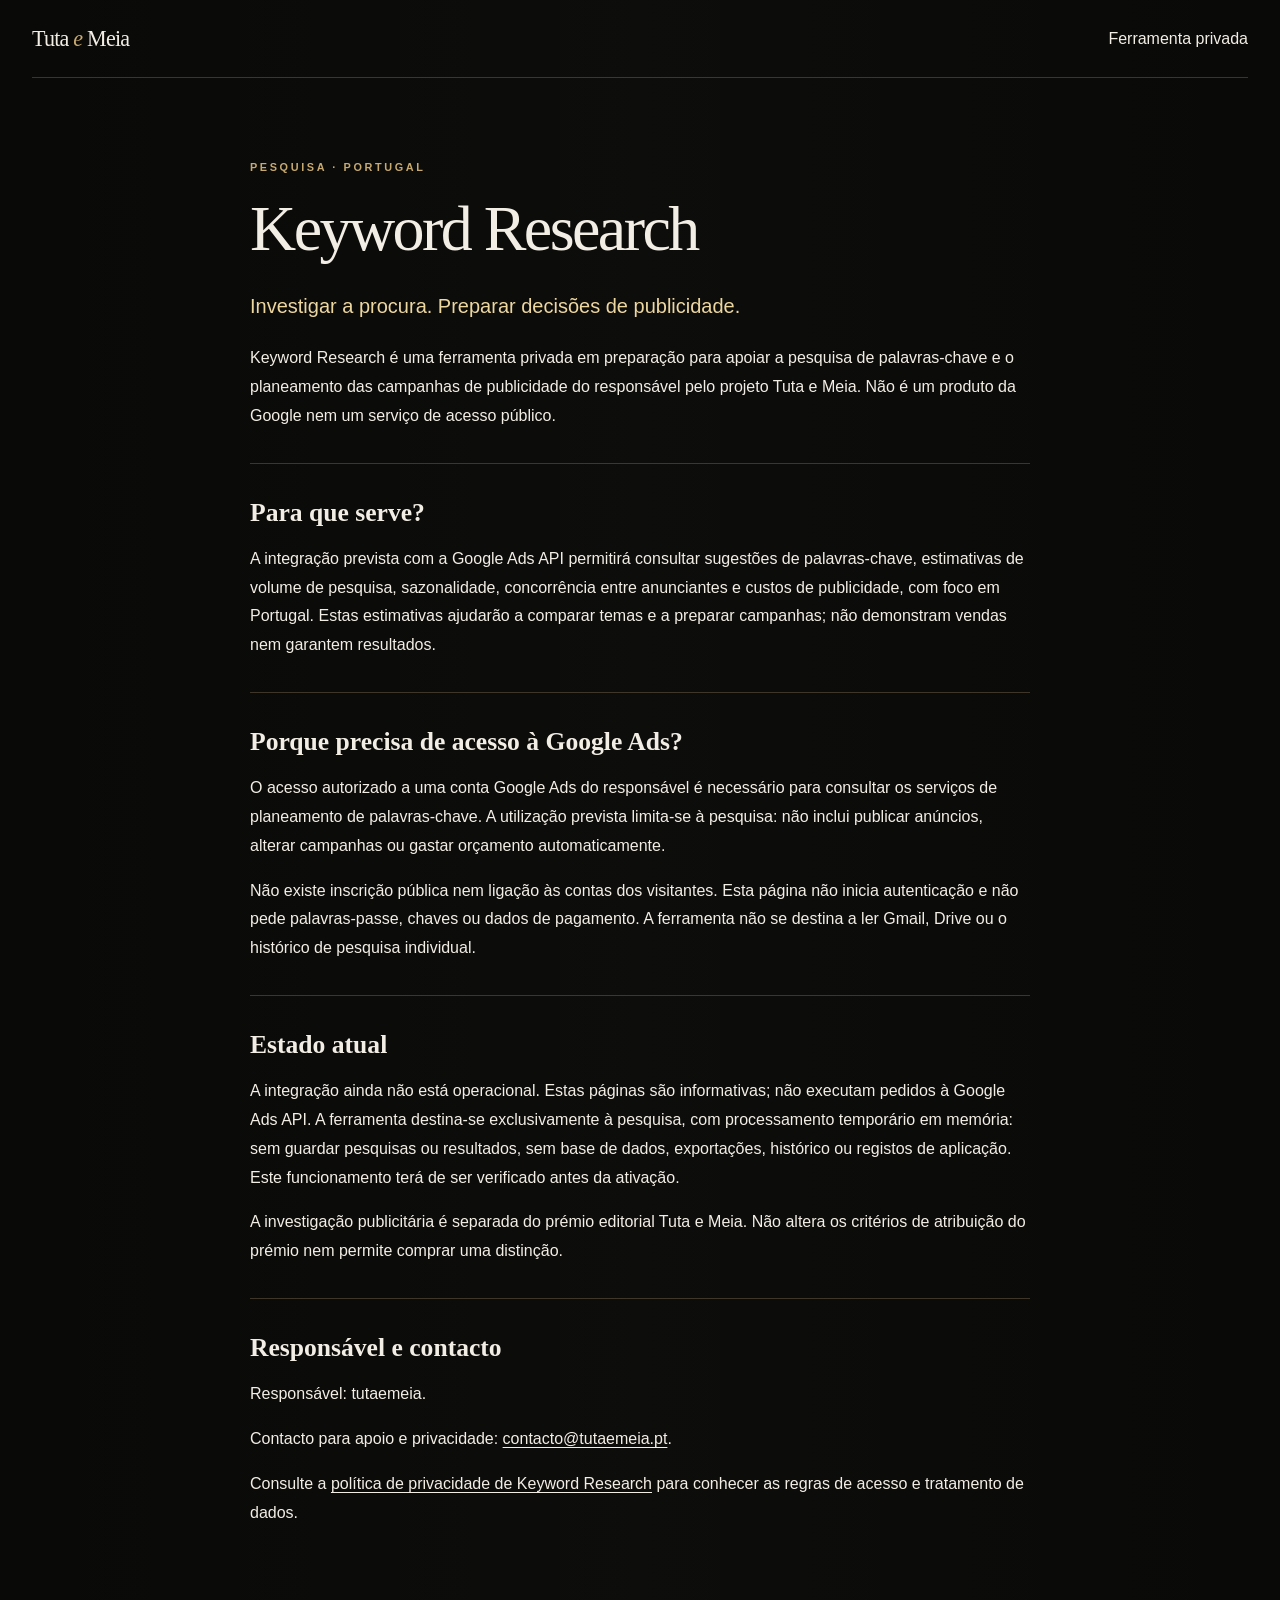
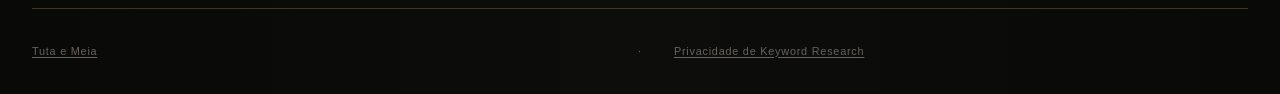
==== keyword-research/index.html @ 73d661b5 "Publish Keyword Research information and privacy pages" ====
<!doctype html>
<html lang="pt-PT">
<head>
  <meta charset="utf-8">
  <meta name="viewport" content="width=device-width, initial-scale=1">
  <title>Keyword Research — Tuta e Meia</title>
  <meta name="description" content="Ferramenta privada de pesquisa de palavras-chave e planeamento de publicidade do projeto Tuta e Meia.">
  <meta name="robots" content="noindex, follow">
  <link rel="canonical" href="https://tutaemeia.pt/keyword-research/">
  <link rel="icon" href="/favicon.svg" type="image/svg+xml">
  <link rel="stylesheet" href="/styles.css">
  <link rel="stylesheet" href="/keyword-research/research.css">
</head>
<body class="research-page">
  <a class="skip-link" href="#content">Saltar para o conteúdo</a>
  <header class="site-header">
    <a class="brand" href="/" aria-label="Tuta e Meia — início"><span class="wordmark">Tuta <i>e</i> Meia</span></a>
    <span>Ferramenta privada</span>
  </header>
  <main id="content">
    <p class="eyebrow">Pesquisa · Portugal</p>
    <h1>Keyword Research</h1>
    <p class="lead">Investigar a procura. Preparar decisões de publicidade.</p>
    <p>Keyword Research é uma ferramenta privada em preparação para apoiar a pesquisa de palavras-chave e o planeamento das campanhas de publicidade do responsável pelo projeto Tuta e Meia. Não é um produto da Google nem um serviço de acesso público.</p>
    <section aria-labelledby="purpose">
      <h2 id="purpose">Para que serve?</h2>
      <p>A integração prevista com a Google Ads API permitirá consultar sugestões de palavras-chave, estimativas de volume de pesquisa, sazonalidade, concorrência entre anunciantes e custos de publicidade, com foco em Portugal. Estas estimativas ajudarão a comparar temas e a preparar campanhas; não demonstram vendas nem garantem resultados.</p>
    </section>
    <section aria-labelledby="access">
      <h2 id="access">Porque precisa de acesso à Google Ads?</h2>
      <p>O acesso autorizado a uma conta Google Ads do responsável é necessário para consultar os serviços de planeamento de palavras-chave. A utilização prevista limita-se à pesquisa: não inclui publicar anúncios, alterar campanhas ou gastar orçamento automaticamente.</p>
      <p>Não existe inscrição pública nem ligação às contas dos visitantes. Esta página não inicia autenticação e não pede palavras-passe, chaves ou dados de pagamento. A ferramenta não se destina a ler Gmail, Drive ou o histórico de pesquisa individual.</p>
    </section>
    <section aria-labelledby="status">
      <h2 id="status">Estado atual</h2>
      <p>A integração ainda não está operacional. Estas páginas são informativas; não executam pedidos à Google Ads API. A ferramenta destina-se exclusivamente à pesquisa, com processamento temporário em memória: sem guardar pesquisas ou resultados, sem base de dados, exportações, histórico ou registos de aplicação. Este funcionamento terá de ser verificado antes da ativação.</p>
      <p>A investigação publicitária é separada do prémio editorial Tuta e Meia. Não altera os critérios de atribuição do prémio nem permite comprar uma distinção.</p>
    </section>
    <section aria-labelledby="contact">
      <h2 id="contact">Responsável e contacto</h2>
      <p>Responsável: tutaemeia.</p>
      <p>Contacto para apoio e privacidade: <a href="mailto:contacto@tutaemeia.pt">contacto@tutaemeia.pt</a>.</p>
      <p>Consulte a <a href="/keyword-research/privacidade/">política de privacidade de Keyword Research</a> para conhecer as regras de acesso e tratamento de dados.</p>
    </section>
  </main>
  <footer><a href="/">Tuta e Meia</a> · <a href="/keyword-research/privacidade/">Privacidade de Keyword Research</a></footer>
</body>
</html>
---- styles.css ----
:root {
  color-scheme: dark;
  --ink: #f3eee5;
  --muted: #9e988d;
  --dim: #68635b;
  --void: #090908;
  --panel: #0f100e;
  --gold: #c8aa70;
  --gold-light: #eed79f;
  --line: rgb(220 194 139 / 24%);
  --serif: "Iowan Old Style", Baskerville, "Times New Roman", serif;
  --sans: "Helvetica Neue", Helvetica, Arial, sans-serif;
}

* {
  box-sizing: border-box;
}

html {
  min-height: 100%;
  background: var(--void);
  scroll-behavior: smooth;
}

body {
  min-height: 100vh;
  margin: 0;
  overflow-x: hidden;
  color: var(--ink);
  background:
    linear-gradient(90deg, transparent, rgb(255 255 255 / 1.5%) 50%, transparent),
    var(--void);
  font-family: var(--sans);
  -webkit-font-smoothing: antialiased;
}

body::before {
  position: fixed;
  z-index: -2;
  inset: 0;
  background:
    radial-gradient(circle at 50% -10%, rgb(202 170 106 / 13%), transparent 34rem),
    radial-gradient(circle at 8% 48%, rgb(22 57 46 / 20%), transparent 30rem),
    radial-gradient(circle at 94% 76%, rgb(83 54 35 / 13%), transparent 28rem);
  content: "";
  pointer-events: none;
}

.ambient {
  position: fixed;
  z-index: -1;
  inset: 0;
  opacity: 0.28;
  background-image:
    repeating-linear-gradient(0deg, transparent 0 3px, rgb(255 255 255 / 1.8%) 4px),
    linear-gradient(115deg, transparent 0 48%, rgb(255 255 255 / 1.5%) 50%, transparent 52%);
  mask-image: linear-gradient(to bottom, black, transparent 85%);
  pointer-events: none;
}

a {
  color: inherit;
}

.site-header,
main,
footer {
  width: min(100% - 4rem, 1280px);
  margin-inline: auto;
}

.site-header {
  display: flex;
  align-items: center;
  justify-content: space-between;
  padding: 1.6rem 0;
  border-bottom: 1px solid var(--line);
}

.brand {
  display: inline-flex;
  align-items: center;
  gap: 0.9rem;
  text-decoration: none;
}

.brand-mark {
  display: grid;
  width: 2.25rem;
  aspect-ratio: 1;
  place-items: center;
  transform: rotate(45deg);
  border: 1px solid var(--gold);
  color: var(--gold-light);
  font-family: var(--serif);
  font-size: 0.72rem;
  letter-spacing: -0.08em;
  text-indent: -0.05em;
}

.brand-mark > span {
  display: block;
  transform: rotate(-45deg);
}

.wordmark,
.footer-brand {
  font-family: var(--serif);
  font-size: 1.38rem;
  letter-spacing: -0.035em;
}

.wordmark i,
.footer-brand i {
  color: var(--gold);
  font-weight: 400;
}

.site-header p {
  margin: 0;
  color: var(--muted);
  font-size: 0.66rem;
  letter-spacing: 0.19em;
  text-transform: uppercase;
}

.hero {
  display: grid;
  grid-template-columns: minmax(0, 1fr) auto;
  gap: 4rem;
  align-items: end;
  min-height: min(48rem, 84vh);
  padding: clamp(6rem, 13vw, 11rem) 0 clamp(5rem, 10vw, 8rem);
}

.eyebrow {
  margin: 0 0 2rem;
  color: var(--gold);
  font-size: 0.68rem;
  font-weight: 600;
  letter-spacing: 0.24em;
  text-transform: uppercase;
}

h1,
.award-copy h2,
.section-heading h2,
.closing p {
  font-family: var(--serif);
  font-weight: 400;
}

h1 {
  max-width: 13ch;
  margin: 0;
  font-size: clamp(3.7rem, 8.2vw, 7.4rem);
  letter-spacing: -0.06em;
  line-height: 0.91;
}

h1 em {
  color: var(--gold-light);
  font-weight: 400;
}

.intro {
  max-width: 48rem;
  margin: 2.6rem 0 0;
  color: var(--muted);
  font-family: var(--serif);
  font-size: clamp(1.08rem, 1.7vw, 1.35rem);
  line-height: 1.65;
}

.creed {
  margin: 0 0 0.45rem;
  color: var(--dim);
  font-family: var(--serif);
  font-size: 1rem;
  letter-spacing: 0.02em;
  line-height: 1.8;
  text-align: right;
}

.creed em {
  color: var(--gold-light);
}

.award {
  position: relative;
  padding: clamp(1.25rem, 3vw, 2.25rem);
  overflow: hidden;
  border: 1px solid var(--line);
  background:
    linear-gradient(135deg, rgb(255 255 255 / 4%), transparent 24%),
    linear-gradient(315deg, rgb(200 170 112 / 4%), transparent 32%),
    var(--panel);
  box-shadow:
    0 3rem 8rem rgb(0 0 0 / 48%),
    inset 0 0 0 1px rgb(255 255 255 / 2%);
}

.award::before {
  position: absolute;
  inset: 0.7rem;
  border: 1px solid rgb(220 194 139 / 10%);
  content: "";
  pointer-events: none;
}

.award::after {
  position: absolute;
  top: -40%;
  left: -80%;
  width: 35%;
  height: 180%;
  transform: rotate(18deg);
  background: linear-gradient(90deg, transparent, rgb(255 240 199 / 5%), transparent);
  content: "";
  pointer-events: none;
  animation: glint 12s ease-in-out infinite 2s;
}

@keyframes glint {
  0%, 72% { left: -80%; }
  88%, 100% { left: 140%; }
}

.award-meta,
.award-foot {
  position: relative;
  z-index: 2;
  display: flex;
  justify-content: space-between;
  color: var(--muted);
  font-size: 0.62rem;
  font-weight: 600;
  letter-spacing: 0.2em;
  text-transform: uppercase;
}

.award-meta {
  padding: 0.3rem 0 1.8rem;
  border-bottom: 1px solid var(--line);
}

.award-meta span:last-child {
  color: var(--gold-light);
}

.award-stage {
  position: relative;
  z-index: 1;
  display: grid;
  grid-template-columns: minmax(22rem, 0.92fr) minmax(22rem, 1.08fr);
  gap: clamp(3rem, 7vw, 7rem);
  align-items: center;
  min-height: 43rem;
  padding: clamp(4rem, 8vw, 7rem) clamp(1rem, 5vw, 5rem);
}

.award-stage::before {
  position: absolute;
  z-index: -1;
  top: 50%;
  left: 24%;
  width: min(44vw, 37rem);
  aspect-ratio: 1;
  transform: translate(-50%, -50%);
  border-radius: 50%;
  background: radial-gradient(circle, rgb(30 69 57 / 34%), rgb(10 14 12 / 5%) 50%, transparent 71%);
  filter: blur(2px);
  content: "";
}

.jewel {
  position: relative;
  display: grid;
  width: min(100%, 29rem);
  aspect-ratio: 1;
  place-items: center;
  justify-self: center;
  filter: drop-shadow(0 2.5rem 2.4rem rgb(0 0 0 / 58%));
}

.jewel::before,
.jewel::after {
  position: absolute;
  width: 0.25rem;
  aspect-ratio: 1;
  border-radius: 50%;
  background: #fff4d4;
  box-shadow: 0 0 0.8rem 0.28rem rgb(255 222 157 / 62%);
  content: "";
}

.jewel::before {
  top: 13%;
  right: 22%;
}

.jewel::after {
  right: 11%;
  bottom: 30%;
  width: 0.12rem;
  opacity: 0.65;
}

.jewel svg {
  width: 100%;
  height: 100%;
  overflow: visible;
}

.jewel .stone {
  fill: url(#stone);
}

.jewel .rim {
  fill: none;
  stroke: url(#gold);
  stroke-width: 1.25;
}

.jewel .facets {
  fill: none;
  stroke: rgb(230 210 166 / 27%);
  stroke-width: 0.75;
}

.jewel-centre {
  position: absolute;
  display: flex;
  flex-direction: column;
  align-items: center;
  justify-content: center;
  width: 44%;
  aspect-ratio: 1;
  border: 1px solid rgb(220 194 139 / 28%);
  border-radius: 50%;
  background: rgb(4 8 7 / 58%);
  box-shadow: inset 0 0 2rem rgb(200 170 112 / 4%);
  text-align: center;
}

.jewel-centre span,
.jewel-centre small {
  color: var(--gold);
  font-size: clamp(0.45rem, 1vw, 0.62rem);
  font-weight: 600;
  letter-spacing: 0.18em;
  text-transform: uppercase;
}

.jewel-centre strong {
  margin: 0.35rem 0;
  color: var(--ink);
  font-family: var(--serif);
  font-size: clamp(2.5rem, 7vw, 4.6rem);
  font-weight: 400;
  letter-spacing: -0.06em;
  line-height: 1;
}

.award-copy {
  max-width: 35rem;
}

.award-status {
  display: flex;
  gap: 0.65rem;
  align-items: center;
  margin: 0 0 2rem;
  color: var(--gold);
  font-size: 0.64rem;
  font-weight: 600;
  letter-spacing: 0.18em;
  text-transform: uppercase;
}

.award-status span {
  width: 0.38rem;
  aspect-ratio: 1;
  border-radius: 50%;
  background: var(--gold-light);
  box-shadow: 0 0 0.65rem rgb(238 215 159 / 55%);
}

.award-copy h2 {
  margin: 0;
  font-size: clamp(2.8rem, 5.5vw, 5.2rem);
  letter-spacing: -0.055em;
  line-height: 0.95;
}

.award-copy > p:last-child {
  max-width: 33rem;
  margin: 2.2rem 0 0;
  color: var(--muted);
  font-family: var(--serif);
  font-size: 1.06rem;
  line-height: 1.75;
}

.award-foot {
  gap: 1.5rem;
  padding: 1.8rem 0 0.3rem;
  border-top: 1px solid var(--line);
}

.principles {
  display: grid;
  grid-template-columns: minmax(18rem, 0.8fr) minmax(28rem, 1.2fr);
  gap: clamp(4rem, 10vw, 10rem);
  padding: clamp(8rem, 15vw, 14rem) 0;
}

.section-heading h2 {
  margin: 0;
  font-size: clamp(3rem, 5.8vw, 5.4rem);
  letter-spacing: -0.055em;
  line-height: 0.97;
}

.principle-list {
  border-top: 1px solid var(--line);
}

.principle-list article {
  display: grid;
  grid-template-columns: 3rem 1fr;
  gap: 1.5rem;
  padding: 2.15rem 0;
  border-bottom: 1px solid var(--line);
}

.principle-list article > span {
  padding-top: 0.35rem;
  color: var(--gold);
  font-size: 0.65rem;
  letter-spacing: 0.12em;
}

.principle-list h3 {
  margin: 0 0 0.65rem;
  font-family: var(--serif);
  font-size: 1.65rem;
  font-weight: 400;
}

.principle-list p {
  max-width: 34rem;
  margin: 0;
  color: var(--muted);
  font-family: var(--serif);
  font-size: 1rem;
  line-height: 1.65;
}

.closing {
  position: relative;
  padding: clamp(7rem, 14vw, 13rem) 2rem;
  border-top: 1px solid var(--line);
  text-align: center;
}

.closing::before {
  position: absolute;
  inset: 18% 15%;
  background: radial-gradient(circle, rgb(200 170 112 / 8%), transparent 66%);
  content: "";
  pointer-events: none;
}

.closing p {
  position: relative;
  margin: 0;
  font-size: clamp(2rem, 4.5vw, 4rem);
  letter-spacing: -0.04em;
  line-height: 1.25;
}

.closing p:nth-child(2) {
  color: var(--gold-light);
  font-style: italic;
}

.closing span {
  position: relative;
  display: block;
  margin-top: 3rem;
  color: var(--gold);
  font-size: 0.85rem;
}

footer {
  display: grid;
  grid-template-columns: 1fr auto 1fr;
  gap: 2rem;
  align-items: baseline;
  padding: 2.3rem 0 3rem;
  border-top: 1px solid var(--line);
  color: var(--dim);
  font-size: 0.68rem;
  letter-spacing: 0.07em;
}

footer p {
  margin: 0;
}

.footer-brand {
  color: var(--ink);
  text-decoration: none;
}

.history {
  text-align: right;
}

.history a,
.back-link {
  color: var(--muted);
  text-underline-offset: 0.28em;
}

.history a:hover,
.history a:focus-visible,
.back-link:hover,
.back-link:focus-visible {
  color: var(--gold-light);
}

.not-found .site-header {
  margin-bottom: 0;
}

.not-found main {
  display: grid;
  min-height: calc(100vh - 7rem);
  align-content: center;
  padding-block: 5rem;
}

.not-found h1 {
  max-width: 11ch;
}

.not-found .intro {
  margin-top: 2rem;
}

.back-link {
  display: inline-flex;
  gap: 2rem;
  width: fit-content;
  margin-top: 3rem;
  padding: 1rem 0;
  border-top: 1px solid var(--line);
  border-bottom: 1px solid var(--line);
  font-size: 0.7rem;
  font-weight: 600;
  letter-spacing: 0.16em;
  text-decoration: none;
  text-transform: uppercase;
}

@media (max-width: 850px) {
  .site-header,
  main,
  footer {
    width: min(100% - 2rem, 1280px);
  }

  .hero {
    grid-template-columns: 1fr;
    gap: 3rem;
    min-height: auto;
  }

  .creed {
    text-align: left;
  }

  .award-stage {
    grid-template-columns: 1fr;
    gap: 4rem;
    min-height: 0;
  }

  .award-stage::before {
    top: 28%;
    left: 50%;
    width: min(90vw, 34rem);
  }

  .jewel {
    width: min(78vw, 26rem);
  }

  .award-copy {
    max-width: 38rem;
  }

  .principles {
    grid-template-columns: 1fr;
  }

  footer {
    grid-template-columns: 1fr;
  }

  .history {
    text-align: left;
  }
}

@media (max-width: 540px) {
  .site-header p {
    display: none;
  }

  .hero {
    padding-top: 6rem;
  }

  h1 {
    font-size: clamp(3.2rem, 16vw, 4.8rem);
  }

  .award {
    padding: 1rem;
  }

  .award-meta {
    padding-inline: 0.3rem;
  }

  .award-stage {
    padding: 4rem 0.4rem;
  }

  .award-copy h2 {
    font-size: clamp(2.65rem, 13vw, 4rem);
  }

  .award-foot {
    flex-direction: column;
    padding-inline: 0.3rem;
  }

  .principles {
    gap: 4rem;
  }

  .closing {
    padding-inline: 0;
  }
}

@media (prefers-reduced-motion: reduce) {
  html {
    scroll-behavior: auto;
  }

  .award::after {
    animation: none;
  }
}
---- keyword-research/research.css ----
.research-page main { max-width: 780px; padding-block: 3rem 4rem; }
.research-page h1 { max-width: none; font-family: var(--serif); font-size: clamp(2.5rem, 8vw, 4rem); line-height: 1.1; letter-spacing: -.04em; margin: 0 0 1.5rem; }
.research-page h2 { font-family: var(--serif); font-size: 1.6rem; line-height: 1.3; margin: 0 0 1rem; }
.research-page main p, .research-page li { line-height: 1.8; overflow-wrap: anywhere; }
.research-page .lead { font-size: 1.25rem; color: var(--gold-light); }
.research-page section { border-top: 1px solid var(--line); margin-top: 2rem; padding-top: 2rem; }
.research-page .eyebrow { margin: 2rem 0 1rem; }
.research-page li + li { margin-top: .6rem; }
.research-page main a, .research-page footer a { text-decoration: underline; text-underline-offset: .2em; }
.research-page .draft-notice { border: 1px solid var(--gold); padding: 1rem; color: var(--gold-light); }
.research-page footer { padding-block: 2rem; line-height: 2; }
.research-page :focus-visible { outline: 2px solid var(--gold-light); outline-offset: 5px; }
.skip-link { position: absolute; top: -100px; left: 1rem; padding: 1rem; background: var(--void); z-index: 10; }
.skip-link:focus { top: 1rem; }
@media (max-width: 600px) {
  .research-page .site-header, .research-page main, .research-page footer { width: calc(100% - 2rem); }
  .research-page .site-header { flex-wrap: wrap; gap: 1rem; }
}
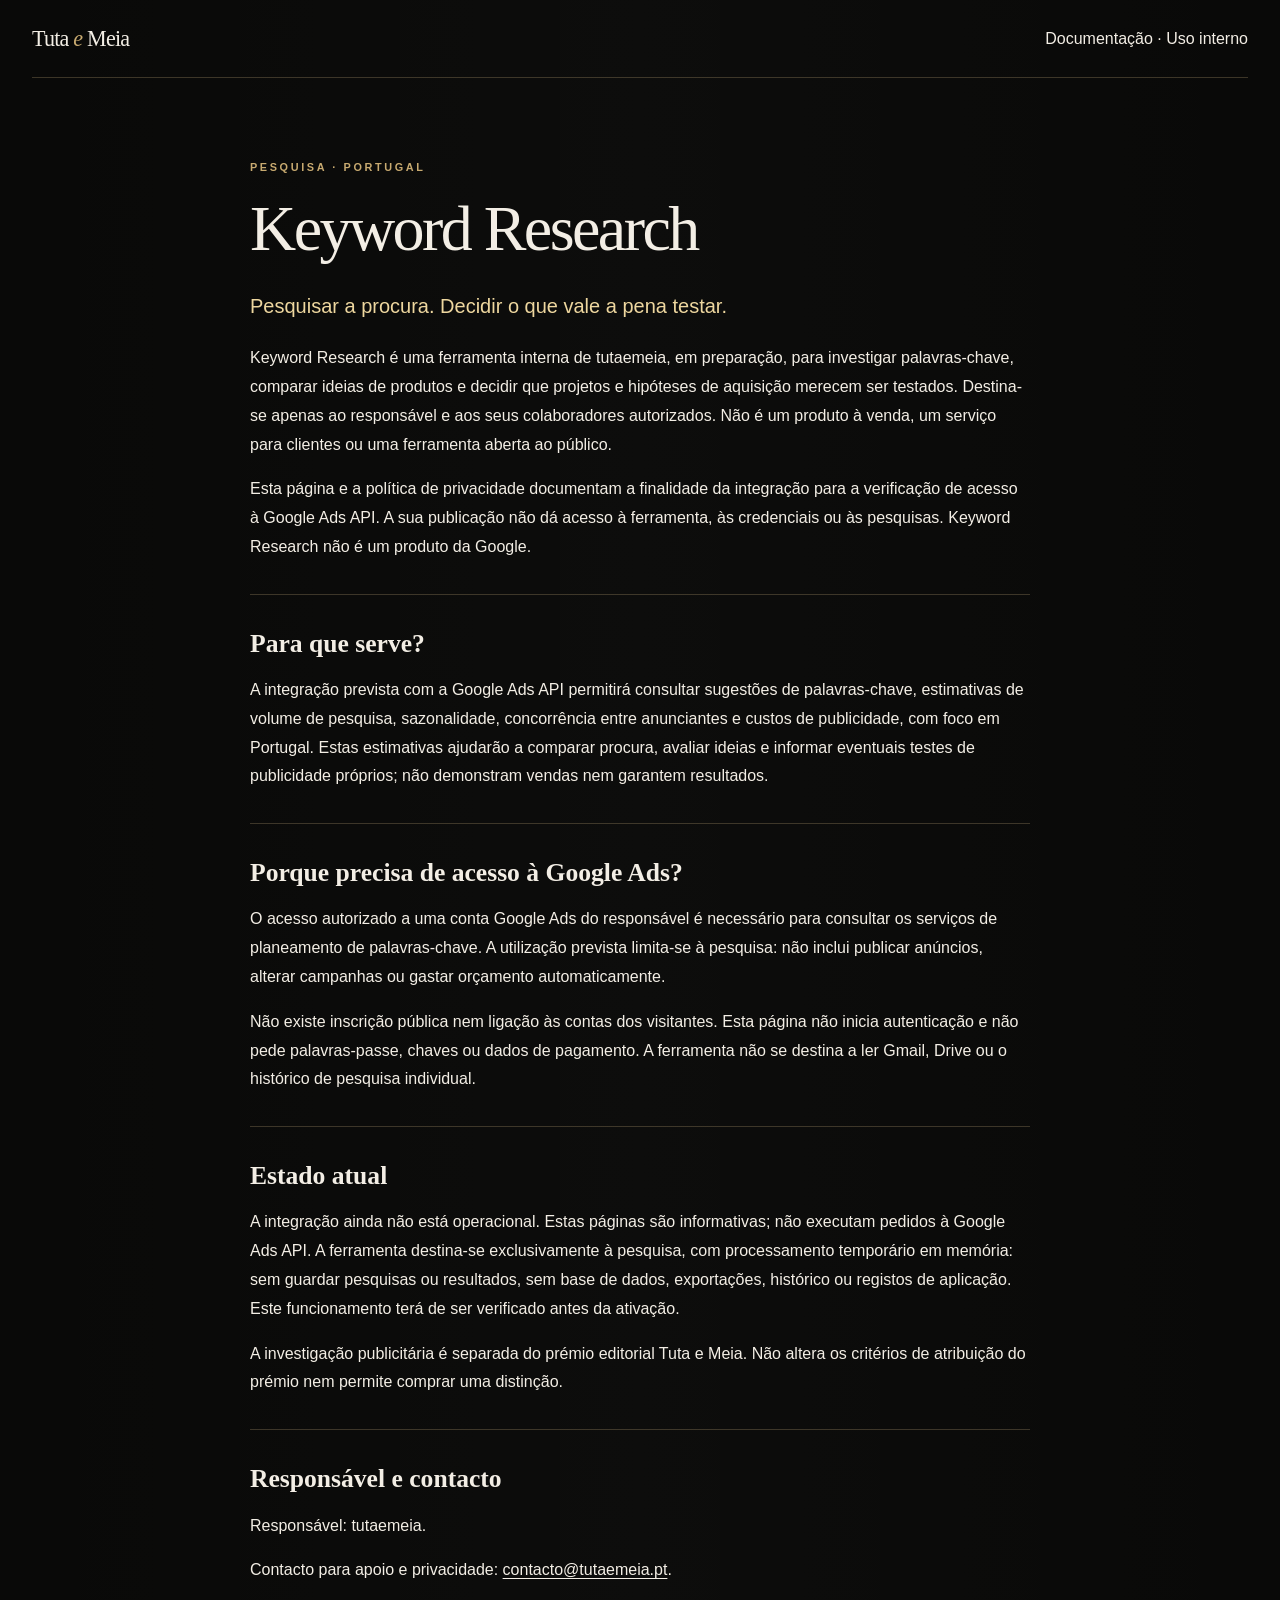
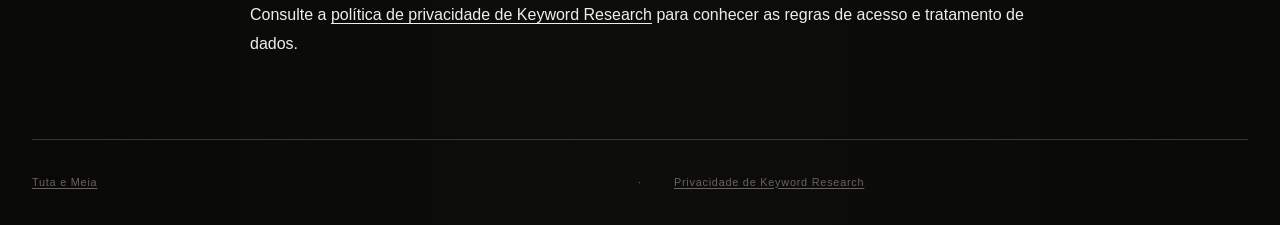
==== commit a4687a49: "Clarify internal research purpose and keep documentation unlisted" ====
--- a/keyword-research/index.html
+++ b/keyword-research/index.html
@@ -4,7 +4,7 @@
   <meta charset="utf-8">
   <meta name="viewport" content="width=device-width, initial-scale=1">
   <title>Keyword Research — Tuta e Meia</title>
-  <meta name="description" content="Ferramenta privada de pesquisa de palavras-chave e planeamento de publicidade do projeto Tuta e Meia.">
+  <meta name="description" content="Documentação da ferramenta interna de tutaemeia para pesquisar procura e avaliar ideias. Sem acesso público à ferramenta.">
   <meta name="robots" content="noindex, follow">
   <link rel="canonical" href="https://tutaemeia.pt/keyword-research/">
   <link rel="icon" href="/favicon.svg" type="image/svg+xml">
@@ -15,16 +15,17 @@
   <a class="skip-link" href="#content">Saltar para o conteúdo</a>
   <header class="site-header">
     <a class="brand" href="/" aria-label="Tuta e Meia — início"><span class="wordmark">Tuta <i>e</i> Meia</span></a>
-    <span>Ferramenta privada</span>
+    <span>Documentação · Uso interno</span>
   </header>
   <main id="content">
     <p class="eyebrow">Pesquisa · Portugal</p>
     <h1>Keyword Research</h1>
-    <p class="lead">Investigar a procura. Preparar decisões de publicidade.</p>
-    <p>Keyword Research é uma ferramenta privada em preparação para apoiar a pesquisa de palavras-chave e o planeamento das campanhas de publicidade do responsável pelo projeto Tuta e Meia. Não é um produto da Google nem um serviço de acesso público.</p>
+    <p class="lead">Pesquisar a procura. Decidir o que vale a pena testar.</p>
+    <p>Keyword Research é uma ferramenta interna de tutaemeia, em preparação, para investigar palavras-chave, comparar ideias de produtos e decidir que projetos e hipóteses de aquisição merecem ser testados. Destina-se apenas ao responsável e aos seus colaboradores autorizados. Não é um produto à venda, um serviço para clientes ou uma ferramenta aberta ao público.</p>
+    <p>Esta página e a política de privacidade documentam a finalidade da integração para a verificação de acesso à Google Ads API. A sua publicação não dá acesso à ferramenta, às credenciais ou às pesquisas. Keyword Research não é um produto da Google.</p>
     <section aria-labelledby="purpose">
       <h2 id="purpose">Para que serve?</h2>
-      <p>A integração prevista com a Google Ads API permitirá consultar sugestões de palavras-chave, estimativas de volume de pesquisa, sazonalidade, concorrência entre anunciantes e custos de publicidade, com foco em Portugal. Estas estimativas ajudarão a comparar temas e a preparar campanhas; não demonstram vendas nem garantem resultados.</p>
+      <p>A integração prevista com a Google Ads API permitirá consultar sugestões de palavras-chave, estimativas de volume de pesquisa, sazonalidade, concorrência entre anunciantes e custos de publicidade, com foco em Portugal. Estas estimativas ajudarão a comparar procura, avaliar ideias e informar eventuais testes de publicidade próprios; não demonstram vendas nem garantem resultados.</p>
     </section>
     <section aria-labelledby="access">
       <h2 id="access">Porque precisa de acesso à Google Ads?</h2>
